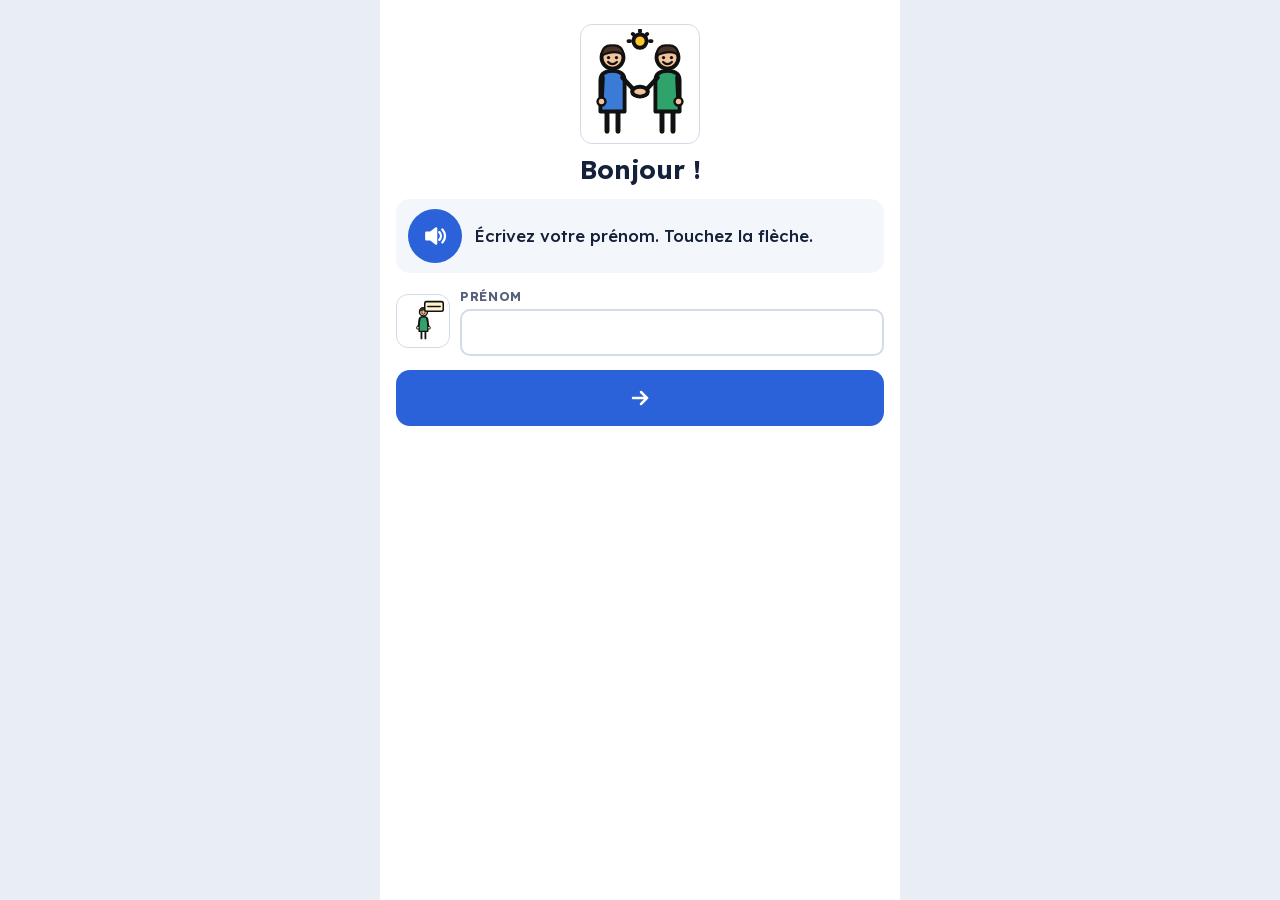
==== index.html @ a3a8cc32 "Application NSA : semaines 1 et 2, espace formatrice, hors ligne Co-Authored-By: Claude Opus 5.5 <no" ====
<!doctype html>
<html lang="fr">
<head>
<meta charset="utf-8">
<meta name="viewport" content="width=device-width,initial-scale=1,viewport-fit=cover">
<title>NSA Révisions</title>
<meta name="theme-color" content="#2b62d9">
<link rel="manifest" href="manifest.webmanifest">
<link rel="apple-touch-icon" href="icons/icon-180.png">
<meta name="apple-mobile-web-app-capable" content="yes">
<meta name="apple-mobile-web-app-title" content="NSA">
<link rel="stylesheet" href="css/app.css">
</head>
<body>
<main id="app"><p class="muted center">Chargement…</p></main>
<script src="js/config.js"></script>
<script src="js/store.js"></script>
<script src="js/pictos.js"></script>
<script src="js/content.js"></script>
<script src="js/audio.js"></script>
<script src="js/app.js"></script>
</body>
</html>
---- css/app.css ----
@font-face{font-family:"Lexend";src:url(../fonts/lexend-latin.woff2) format("woff2");font-weight:100 900;font-display:swap}
@font-face{font-family:"Playwrite FR Moderne";src:url(../fonts/playwrite-fr.woff2) format("woff2");font-weight:400;font-display:swap}
:root{
  --bg:#e9eef6;--surface:#fff;--surface2:#f3f6fb;--ink:#15203a;--muted:#56627d;
  --accent:#2b62d9;--accent-ink:#fff;--sun:#ffc531;--ok:#168a5c;--ok-bg:#dff5ea;
  --ko:#c8433d;--ko-bg:#fde7e5;--line:#d3dbe9;--picto-bg:#fff;
  --f-body:"Lexend",system-ui,-apple-system,"Segoe UI",sans-serif;
  --f-cursive:"Playwrite FR Moderne","Segoe Script",cursive;
}
@media (prefers-color-scheme:dark){:root{
  --bg:#0e1424;--surface:#172038;--surface2:#1e2944;--ink:#e8eefb;--muted:#9daac6;
  --accent:#6f9bff;--accent-ink:#0e1424;--sun:#ffcf4d;--ok:#3fd096;--ok-bg:#123a2b;
  --ko:#ff8079;--ko-bg:#47201f;--line:#2b3757;color-scheme:dark}}
*{box-sizing:border-box}
html,body{margin:0;min-height:100%}
body{background:var(--bg);color:var(--ink);font-family:var(--f-body);font-size:17px;line-height:1.45;-webkit-tap-highlight-color:transparent}
#app{max-width:520px;margin:0 auto;min-height:100vh;min-height:100dvh;background:var(--surface);display:flex;flex-direction:column;
  padding:calc(env(safe-area-inset-top,0px) + 14px) max(16px,env(safe-area-inset-right,0px)) calc(env(safe-area-inset-bottom,0px) + 24px) max(16px,env(safe-area-inset-left,0px));gap:14px}
button{font-family:inherit}
.bar{display:flex;align-items:center;gap:10px}
.back{width:48px;height:48px;border-radius:12px;border:1px solid var(--line);background:var(--surface);color:var(--ink);display:grid;place-items:center;cursor:pointer;flex:none}
.chips{display:flex;gap:6px;flex-wrap:wrap}
.chip{display:inline-flex;align-items:center;gap:4px;font-size:.72rem;font-weight:600;letter-spacing:.04em;text-transform:uppercase;padding:3px 8px;border-radius:999px;background:var(--surface2);color:var(--muted);border:1px solid var(--line)}
.chip.lvl{background:var(--sun);color:#3a2a00;border-color:transparent}
h1,h2{margin:0;line-height:1.2;text-wrap:balance}
h1{font-size:1.45rem} h2{font-size:1.25rem}
.muted{color:var(--muted)} .center{text-align:center} p{margin:0}
.consigne{display:flex;gap:12px;align-items:center;background:var(--surface2);border-radius:14px;padding:10px 12px}
.consigne p{font-size:1.05rem;font-weight:500}
.spk{width:54px;height:54px;border-radius:50%;border:none;background:var(--accent);color:var(--accent-ink);display:grid;place-items:center;cursor:pointer;flex:none}
.spk.on{animation:pulse .8s ease-out 2}
@keyframes pulse{0%{box-shadow:0 0 0 0 rgba(43,98,217,.55)}100%{box-shadow:0 0 0 16px rgba(43,98,217,0)}}
@media (prefers-reduced-motion:reduce){.spk.on,.mic.rec{animation:none}}
.grid{display:grid;grid-template-columns:repeat(var(--n,3),minmax(0,1fr));gap:10px}
.opt{background:var(--picto-bg);border:3px solid var(--line);border-radius:16px;padding:8px;cursor:pointer;display:grid;place-items:center;aspect-ratio:1;color:#111}
.opt svg{width:100%;height:100%}
.opt.txt{font:600 2.4rem/1 var(--f-body);background:var(--surface);color:var(--ink)}
.opt.word{font:600 1.35rem/1.1 var(--f-body);aspect-ratio:auto;min-height:72px;background:var(--surface);color:var(--ink)}
.opt.good{border-color:var(--ok);background:var(--ok-bg)}
.opt.bad{border-color:var(--ko);background:var(--ko-bg)}
:focus-visible{outline:3px solid var(--sun);outline-offset:2px}
.btn{font:600 1.05rem var(--f-body);padding:14px 18px;border-radius:14px;border:none;background:var(--accent);color:var(--accent-ink);cursor:pointer;display:flex;align-items:center;justify-content:center;gap:8px;min-height:56px;width:100%}
.btn.ghost{background:var(--surface);color:var(--ink);border:1px solid var(--line)}
.btn.small{min-height:40px;font-size:.88rem;padding:8px 12px}
.btn:disabled{opacity:.45;cursor:default}
.row2{display:flex;gap:10px}.row2>*{flex:1}
.prog{display:flex;gap:6px}.prog i{flex:1;height:6px;border-radius:3px;background:var(--line)}.prog i.d{background:var(--accent)}
.fb{border-radius:12px;padding:10px 12px;font-weight:600;display:flex;gap:8px;align-items:center}
.fb.ok{background:var(--ok-bg);color:var(--ok)}
.fb.ko{background:var(--ko-bg);color:var(--ko);cursor:pointer}
.cards{display:grid;gap:10px}
.card{display:flex;gap:12px;align-items:center;background:var(--surface);border:1px solid var(--line);border-radius:16px;padding:10px;cursor:pointer;text-align:left;font:inherit;color:inherit;width:100%}
.pic{background:var(--picto-bg);border:1px solid var(--line);border-radius:12px;padding:4px;flex:none;display:block;color:#111}
.pic svg{width:100%;height:100%;display:block}
.card .pic{width:60px;height:60px}
.card .txt{min-width:0;flex:1;display:grid;gap:3px}.card b{font-weight:600}
.stars{display:flex;gap:2px;color:var(--line)}.stars .on{color:var(--sun)}
.done{width:30px;height:30px;border-radius:50%;background:var(--ok);color:#fff;display:grid;place-items:center;flex:none}
.model{border:2px dashed var(--line);border-radius:12px;padding:8px 12px;font-size:.95rem;color:var(--muted)}
.model b{color:var(--ink)}
.field{display:grid;grid-template-columns:54px minmax(0,1fr);gap:10px;align-items:center}
.field .pic{width:54px;height:54px}
.field label{font-size:.8rem;font-weight:700;letter-spacing:.05em;color:var(--muted)}
.field input{width:100%;font:500 1.15rem var(--f-body);padding:10px 12px;border-radius:10px;border:2px solid var(--line);background:var(--surface);color:var(--ink)}
.field input.err{border-color:var(--ko)}
.slots{display:flex;flex-wrap:wrap;gap:6px;min-height:58px;padding:6px;border-radius:12px;background:var(--surface2);justify-content:center}
.slot{width:44px;height:52px;border-radius:10px;border:2px dashed var(--line);display:grid;place-items:center;font:600 1.5rem var(--f-body)}
.slot.f{border-style:solid;border-color:var(--accent);background:var(--surface)}
.tiles{display:flex;flex-wrap:wrap;gap:8px;justify-content:center}
.tile{width:54px;height:60px;border-radius:12px;border:2px solid var(--line);background:var(--surface);color:var(--ink);font:600 1.6rem var(--f-body);cursor:pointer}
.tile[disabled]{visibility:hidden}
canvas.trace{touch-action:none;background:#fff;border-radius:16px;border:2px solid var(--line);width:100%;aspect-ratio:1;display:block}
.seg{display:flex;background:var(--surface2);border-radius:12px;padding:4px;gap:4px}
.seg span{flex:1;text-align:center;padding:8px;border-radius:9px;font-weight:600;font-size:.9rem;color:var(--muted)}
.seg span.on{background:var(--surface);color:var(--ink);box-shadow:0 1px 3px rgba(0,0,0,.12)}
.mapbox{background:#fff;border-radius:16px;border:2px solid var(--line);padding:6px}
.mapbox svg{width:100%;height:auto;display:block}
.hit{cursor:pointer}
.mic{width:120px;height:120px;border-radius:50%;border:none;background:var(--ko);color:#fff;display:grid;place-items:center;margin:0 auto;cursor:pointer}
.mic.rec{animation:pulse 1s infinite}
.timer{text-align:center;font:600 1.6rem var(--f-body);font-variant-numeric:tabular-nums}
.sentence{display:flex;flex-wrap:wrap;gap:8px;align-items:flex-end;justify-content:center}
.sentence figure{margin:0;display:grid;gap:4px;justify-items:center;font-weight:600}
.sentence .pic{width:76px;height:76px}
.big{font-size:3rem;text-align:center;font-weight:700}
.toast{position:fixed;left:50%;transform:translateX(-50%);bottom:calc(env(safe-area-inset-bottom,0px) + 16px);width:min(488px,calc(100% - 32px));background:var(--ink);color:var(--surface);border-radius:14px;padding:12px 14px;font-size:.92rem;z-index:20}
.word-big{font:700 2.2rem/1 var(--f-body);text-align:center}
.hl{color:var(--ko);text-decoration:underline}
.banner{background:var(--surface2);border:1px solid var(--line);border-radius:14px;padding:12px;display:grid;gap:8px;font-size:.92rem}
.sentence-fill{font:600 1.35rem/1.5 var(--f-body);margin:0}
.blank{display:inline-block;min-width:80px;border-bottom:3px dashed var(--muted);text-align:center}
.blank.f{border-bottom-style:solid;border-color:var(--ok);color:var(--ok)}
.table-model{display:grid;grid-template-columns:auto 1fr auto 1fr;gap:2px 10px;align-items:center}
.sync{font-size:.78rem;color:var(--muted);text-align:center}
/* espace formatrice */
table{border-collapse:collapse;width:100%;font-size:.88rem;font-variant-numeric:tabular-nums}
th,td{text-align:left;padding:8px 6px;border-bottom:1px solid var(--line);vertical-align:top}
th{font-size:.72rem;letter-spacing:.05em;text-transform:uppercase;color:var(--muted)}
tr.row{cursor:pointer}
.panel{background:var(--surface);border:1px solid var(--line);border-radius:14px;padding:12px;display:grid;gap:8px}
.panel h3{margin:0;font-size:1rem}
.pill{font-size:.75rem;font-weight:600;padding:2px 8px;border-radius:999px;white-space:nowrap}
.pill.ok{background:var(--ok-bg);color:var(--ok)}.pill.wait{background:var(--surface2);color:var(--muted)}
.ans{display:grid;gap:4px;font-size:.88rem;margin:0;padding:0;list-style:none}
.ans li{display:flex;gap:6px}.ans .k{color:var(--ok);font-weight:700}.ans .x{color:var(--ko);font-weight:700}
.rec-row{display:grid;grid-template-columns:auto minmax(0,1fr) auto;gap:10px;align-items:center;padding:8px 0;border-bottom:1px solid var(--line)}
.round{width:44px;height:44px;border-radius:50%;border:none;display:grid;place-items:center;cursor:pointer;flex:none}
.round.red{background:var(--ko);color:#fff}.round.blue{background:var(--accent);color:var(--accent-ink)}
.round.rec{animation:pulse 1s infinite}
.tabs{display:flex;gap:6px}.tabs button{flex:1;font:600 .9rem var(--f-body);padding:10px;border-radius:10px;border:1px solid var(--line);background:var(--surface);color:var(--ink);cursor:pointer}
.tabs button[aria-pressed="true"]{background:var(--ink);color:var(--surface)}
input.plain,select.plain{font:500 1rem var(--f-body);padding:10px 12px;border-radius:10px;border:2px solid var(--line);background:var(--surface);color:var(--ink);width:100%}
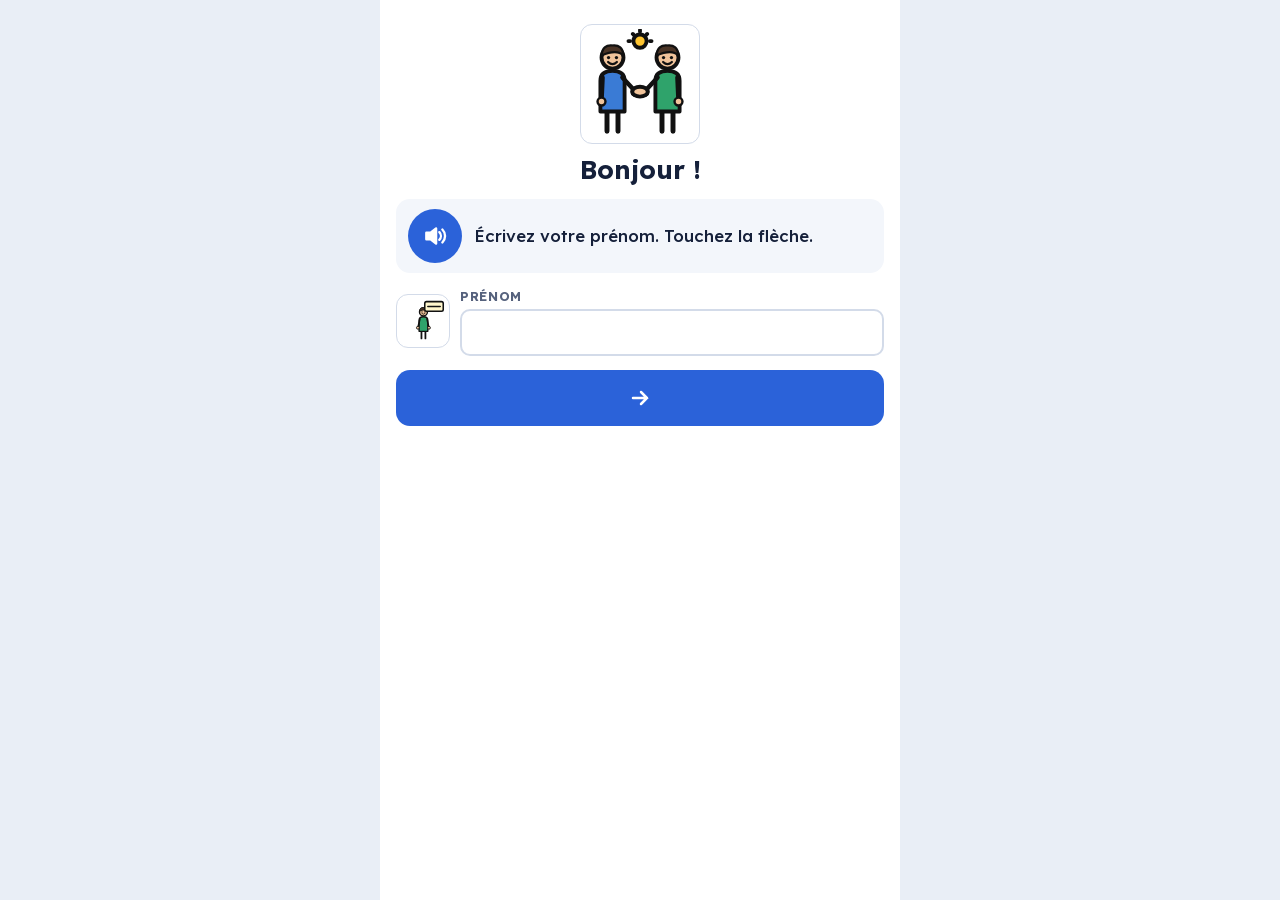
==== commit 2f77e425: "Enregistrements des élèves convertis en MP3 (lisibles sur iPhone), bouton Télécharger côté formatric" ====
--- a/index.html
+++ b/index.html
@@ -18,6 +18,8 @@
 <script src="js/pictos.js"></script>
 <script src="js/content.js"></script>
 <script src="js/audio.js"></script>
+<script src="js/lib/lame.min.js"></script>
+<script src="js/mp3.js"></script>
 <script src="js/app.js"></script>
 </body>
 </html>
--- a/css/app.css
+++ b/css/app.css
@@ -69,6 +69,12 @@
 .tiles{display:flex;flex-wrap:wrap;gap:8px;justify-content:center}
 .tile{width:54px;height:60px;border-radius:12px;border:2px solid var(--line);background:var(--surface);color:var(--ink);font:600 1.6rem var(--f-body);cursor:pointer}
 .tile[disabled]{visibility:hidden}
+.slot .ghost{font-style:normal;color:var(--ink);opacity:.28}
+.slot.next{border-color:var(--accent);border-style:solid;animation:pulse 1.2s infinite}
+.tile.hint{border-color:var(--accent);background:#e6efff;animation:pulse 1s infinite}
+.tile.shake{animation:shake .35s;border-color:#c0392b}
+@keyframes shake{0%,100%{transform:translateX(0)}25%{transform:translateX(-6px)}75%{transform:translateX(6px)}}
+button,a,input{touch-action:manipulation}
 canvas.trace{touch-action:none;background:#fff;border-radius:16px;border:2px solid var(--line);width:100%;aspect-ratio:1;display:block}
 .seg{display:flex;background:var(--surface2);border-radius:12px;padding:4px;gap:4px}
 .seg span{flex:1;text-align:center;padding:8px;border-radius:9px;font-weight:600;font-size:.9rem;color:var(--muted)}
